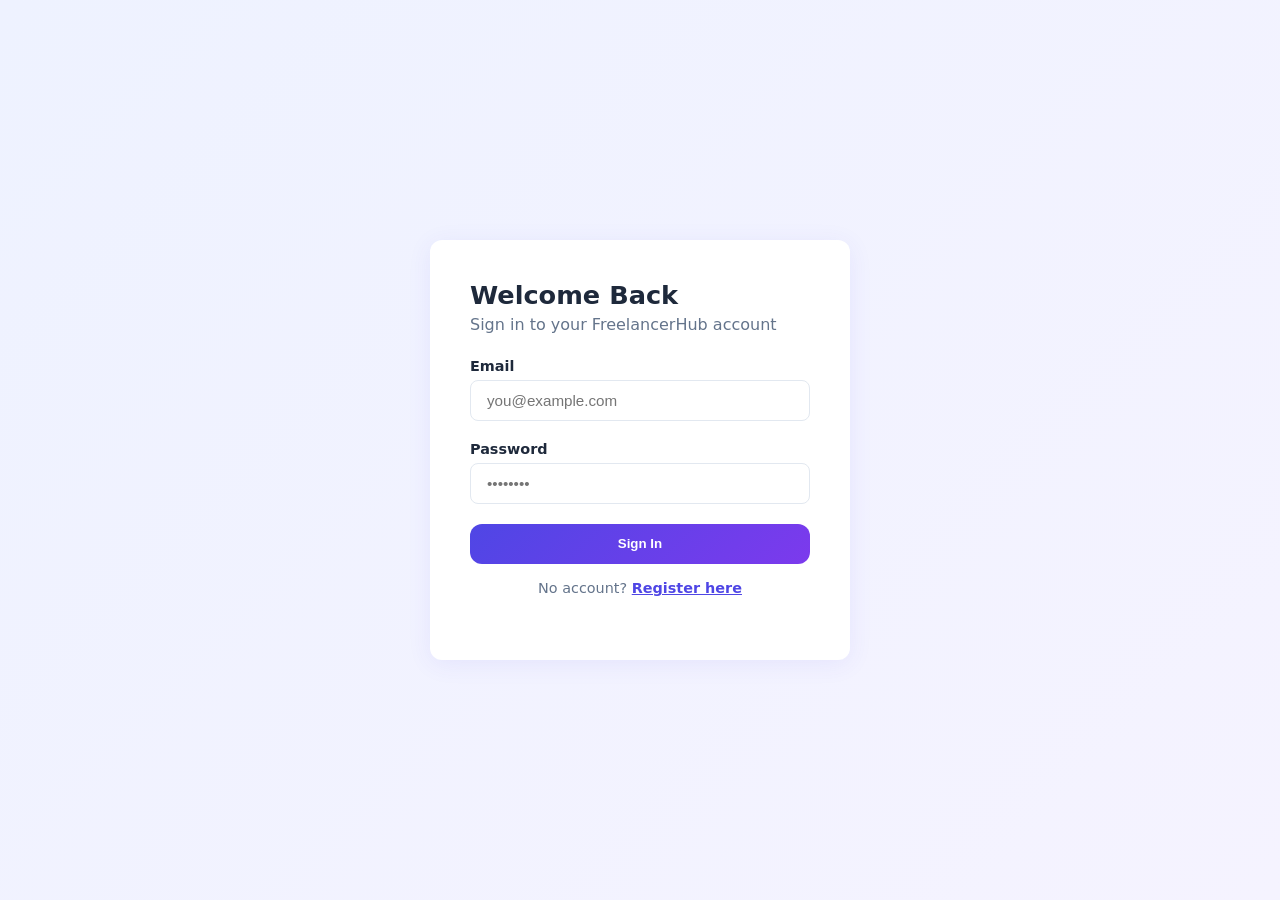
==== contracts.html @ d766c56e "Add dashboards, messages, reviews, contracts, bids pages and updated api.js" ====
<!DOCTYPE html>
<html lang="en">
<head>
<meta charset="UTF-8"><meta name="viewport" content="width=device-width,initial-scale=1.0">
<title>Contracts — FreelancerHub</title>
<link rel="stylesheet" href="styles.css">
<style>
body{display:flex;min-height:100vh;background:#F8FAFC;margin:0;}
.sidebar{width:230px;background:#1E1B4B;min-height:100vh;padding:1.5rem 1rem;display:flex;flex-direction:column;gap:.2rem;flex-shrink:0;position:sticky;top:0;height:100vh;}
.sidebar-logo{font-weight:800;font-size:1.15rem;color:#fff;padding:.75rem 1rem;margin-bottom:1rem;}
.nav-item{display:flex;align-items:center;gap:.75rem;padding:.65rem 1rem;border-radius:8px;color:rgba(255,255,255,.65);font-size:.875rem;font-weight:500;text-decoration:none;transition:all .2s;}
.nav-item:hover,.nav-item.active{background:rgba(255,255,255,.12);color:#fff;}
.nav-divider{height:1px;background:rgba(255,255,255,.1);margin:.75rem 0;}
.nav-logout{margin-top:auto;color:#F87171!important;}
.main{flex:1;padding:2rem;overflow-y:auto;}
.page-header{margin-bottom:2rem;}
.page-header h1{font-size:1.5rem;font-weight:700;color:#0F172A;margin:0 0 .3rem;}
.page-header p{color:#64748B;margin:0;}
.contract-card{background:#fff;border:1px solid #E2E8F0;border-radius:12px;padding:1.5rem;margin-bottom:1rem;transition:box-shadow .2s;}
.contract-card:hover{box-shadow:0 4px 16px rgba(79,70,229,.1);}
.contract-header{display:flex;justify-content:space-between;align-items:flex-start;gap:1rem;margin-bottom:1rem;}
.contract-title{font-weight:700;font-size:1rem;color:#0F172A;}
.contract-meta{display:grid;grid-template-columns:repeat(auto-fit,minmax(160px,1fr));gap:.75rem;padding:1rem;background:#F8FAFC;border-radius:8px;margin-bottom:1rem;}
.meta-item label{display:block;font-size:.72rem;font-weight:600;color:#94A3B8;text-transform:uppercase;letter-spacing:.05em;margin-bottom:.15rem;}
.meta-item span{font-size:.88rem;font-weight:600;color:#0F172A;}
.contract-actions{display:flex;gap:.5rem;flex-wrap:wrap;}
.empty{text-align:center;padding:3rem;color:#94A3B8;}
.empty-icon{font-size:2.5rem;margin-bottom:.75rem;}
@keyframes slideInRight{from{opacity:0;transform:translateX(20px)}to{opacity:1;transform:translateX(0)}}
</style>
</head>
<body>
<aside class="sidebar" id="sidebar">
  <div class="sidebar-logo">🚀 FreelancerHub</div>
  <div id="nav-links"></div>
  <div class="nav-divider"></div>
  <a class="nav-item nav-logout" href="#" onclick="logoutUser()" style="margin-top:auto;">🚪 Logout</a>
</aside>
<main class="main">
  <div class="page-header">
    <h1>📄 Contracts</h1>
    <p id="page-sub">View and manage your active contracts.</p>
  </div>
  <div style="display:flex;gap:.5rem;margin-bottom:1.5rem;flex-wrap:wrap;">
    <button class="btn btn-outline btn-sm" onclick="filter('all',this)">All</button>
    <button class="btn btn-ghost btn-sm" onclick="filter('active',this)">Active</button>
    <button class="btn btn-ghost btn-sm" onclick="filter('completed',this)">Completed</button>
  </div>
  <div id="contracts-list"><div class="empty"><div class="empty-icon">⏳</div><p>Loading contracts...</p></div></div>
</main>
<script src="js/api.js"></script>
<script>
const role = getRole();
if(!getToken()) window.location.href='login.html';

// Build sidebar based on role
const navLinks = role==='client' ? `
  <a class="nav-item" href="client-dashboard.html">📊 Dashboard</a>
  <a class="nav-item" href="my-projects.html">📁 My Projects</a>
  <a class="nav-item" href="messages.html">💬 Messages</a>
  <a class="nav-item active" href="contracts.html">📄 Contracts</a>
  <a class="nav-item" href="reviews.html">⭐ Reviews</a>` : `
  <a class="nav-item" href="freelancer-dashboard.html">📊 Dashboard</a>
  <a class="nav-item" href="my-bids.html">💼 My Bids</a>
  <a class="nav-item active" href="contracts.html">📄 Contracts</a>
  <a class="nav-item" href="messages.html">💬 Messages</a>
  <a class="nav-item" href="reviews.html">⭐ Reviews</a>`;
document.getElementById('nav-links').innerHTML = navLinks;

let allContracts=[];

async function load() {
  const uid = getUserId();
  const contracts = role==='client'
    ? await getClientContracts(uid).catch(()=>[])
    : await getFreelancerContracts(uid).catch(()=>[]);
  allContracts = Array.isArray(contracts)?contracts:[];
  render(allContracts);
}

function filter(status, btn) {
  document.querySelectorAll('button').forEach(b=>{ if(b.onclick&&b.onclick.toString().includes('filter')) b.className='btn btn-ghost btn-sm'; });
  if(btn) btn.className='btn btn-outline btn-sm';
  render(status==='all'?allContracts:allContracts.filter(c=>c.status===status));
}

function render(contracts) {
  const el = document.getElementById('contracts-list');
  if(!contracts.length) { el.innerHTML=`<div class="empty"><div class="empty-icon">📭</div><p>No contracts found.</p></div>`; return; }
  el.innerHTML = contracts.map(c=>{
    const otherParty = role==='client' ? c.freelancer : c.project?.client;
    const otherLabel = role==='client' ? 'Freelancer' : 'Client';
    return `
    <div class="contract-card">
      <div class="contract-header">
        <div class="contract-title">📄 ${c.project?.title||'Contract'}</div>
        ${statusBadge(c.status)}
      </div>
      <div class="contract-meta">
        <div class="meta-item"><label>${otherLabel}</label><span>👤 ${otherParty?.name||'—'}</span></div>
        <div class="meta-item"><label>Start Date</label><span>📅 ${formatDate(c.startDate)}</span></div>
        <div class="meta-item"><label>End Date</label><span>📅 ${formatDate(c.endDate)}</span></div>
        <div class="meta-item"><label>Budget</label><span>💰 $${c.project?.budget||'—'}</span></div>
      </div>
      <div class="contract-actions">
        <button class="btn btn-outline btn-sm" onclick="window.location.href='messages.html?to=${otherParty?.userId}'">💬 Message</button>
        ${c.status==='active'&&role==='client'?`<button class="btn btn-success btn-sm" onclick="markComplete(${c.contractId})">✅ Mark Complete</button>`:''}
      </div>
    </div>`;
  }).join('');
}

async function markComplete(id) {
  if(!confirm('Mark this contract as completed?')) return;
  const r = await completeContract(id);
  if(r.error){showToast(r.error,'error');return;}
  showToast('Contract marked as completed!','success'); load();
}
load();
</script>
</body></html>
---- styles.css ----
/* ── Variables ─────────────────────────────────────────── */
:root {
    --primary:    #4F46E5;
    --secondary:  #7C3AED;
    --bg:         #F8FAFC;
    --card-bg:    #FFFFFF;
    --text:       #1E293B;
    --muted:      #64748B;
    --border:     #E2E8F0;
    --error:      #EF4444;
    --success:    #22C55E;
    --radius:     12px;
    --shadow:     0 4px 24px rgba(79,70,229,0.08);
}

* { box-sizing: border-box; margin: 0; padding: 0; }

body {
    font-family: 'Segoe UI', system-ui, sans-serif;
    background: var(--bg);
    color: var(--text);
}

/* ── Navbar ─────────────────────────────────────────────── */
.navbar {
    display: flex;
    justify-content: space-between;
    align-items: center;
    padding: 1rem 2rem;
    background: white;
    border-bottom: 1px solid var(--border);
    position: sticky;
    top: 0;
    z-index: 100;
}
.logo {
    font-size: 1.4rem;
    font-weight: 700;
    background: linear-gradient(135deg, var(--primary), var(--secondary));
    -webkit-background-clip: text;
    -webkit-text-fill-color: transparent;
}
.nav-links a { margin-left: 1.5rem; text-decoration: none; color: var(--muted); }

/* ── Buttons ─────────────────────────────────────────────── */
.btn-primary {
    background: linear-gradient(135deg, var(--primary), var(--secondary));
    color: white;
    border: none;
    padding: 0.6rem 1.4rem;
    border-radius: var(--radius);
    cursor: pointer;
    font-weight: 600;
    text-decoration: none;
    display: inline-block;
    transition: opacity 0.2s, transform 0.1s;
}
.btn-primary:hover { opacity: 0.9; transform: translateY(-1px); }
.btn-primary.full-width { width: 100%; padding: 0.8rem; text-align: center; }

/* ── Hero ─────────────────────────────────────────────────── */
.hero {
    text-align: center;
    padding: 5rem 1rem;
    background: linear-gradient(135deg, #EEF2FF, #F5F3FF);
}
.hero h1 { font-size: 3rem; font-weight: 800; margin-bottom: 1rem; }
.hero h1 span { color: var(--primary); }
.hero p { font-size: 1.2rem; color: var(--muted); margin-bottom: 2rem; }

/* ── Project Cards ───────────────────────────────────────── */
.projects-section { padding: 3rem 2rem; }
.projects-section h2 { font-size: 1.8rem; margin-bottom: 1.5rem; }
.projects-grid {
    display: grid;
    grid-template-columns: repeat(auto-fill, minmax(300px, 1fr));
    gap: 1.5rem;
}
.project-card {
    background: var(--card-bg);
    border: 1px solid var(--border);
    border-radius: var(--radius);
    padding: 1.5rem;
    box-shadow: var(--shadow);
    transition: transform 0.2s;
    position: relative;
}
.project-card:hover { transform: translateY(-4px); }
.project-badge {
    display: inline-block;
    background: #EEF2FF;
    color: var(--primary);
    font-size: 0.75rem;
    font-weight: 600;
    padding: 0.2rem 0.6rem;
    border-radius: 999px;
    margin-bottom: 0.8rem;
    text-transform: uppercase;
}
.project-card h3 { font-size: 1.1rem; margin-bottom: 0.5rem; }
.project-card p  { color: var(--muted); font-size: 0.9rem; margin-bottom: 1rem; }
.project-meta { display: flex; gap: 1rem; font-size: 0.85rem; color: var(--muted); margin-bottom: 1rem; }

/* ── Auth Pages ──────────────────────────────────────────── */
.auth-page {
    min-height: 100vh;
    display: flex;
    align-items: center;
    justify-content: center;
    background: linear-gradient(135deg, #EEF2FF, #F5F3FF);
}
.auth-card {
    background: white;
    border-radius: var(--radius);
    padding: 2.5rem;
    width: 100%;
    max-width: 420px;
    box-shadow: var(--shadow);
}
.auth-card h2 { font-size: 1.6rem; margin-bottom: 0.3rem; }
.auth-card > p { color: var(--muted); margin-bottom: 1.5rem; }

/* ── Forms ───────────────────────────────────────────────── */
.form-group { margin-bottom: 1.2rem; }
.form-group label { display: block; font-weight: 600; margin-bottom: 0.4rem; font-size: 0.9rem; }
.form-group input,
.form-group select,
.form-group textarea {
    width: 100%;
    padding: 0.7rem 1rem;
    border: 1px solid var(--border);
    border-radius: 8px;
    font-size: 0.95rem;
    outline: none;
    transition: border-color 0.2s;
}
.form-group input:focus,
.form-group select:focus { border-color: var(--primary); }

.error-msg   { background: #FEF2F2; color: var(--error); padding: 0.8rem; border-radius: 8px; margin-bottom: 1rem; font-size: 0.9rem; }
.success-msg { background: #F0FDF4; color: var(--success); padding: 0.8rem; border-radius: 8px; margin-bottom: 1rem; font-size: 0.9rem; }
.auth-link   { text-align: center; margin-top: 1rem; color: var(--muted); font-size: 0.9rem; }
.auth-link a { color: var(--primary); font-weight: 600; }

/* ── Responsive ──────────────────────────────────────────── */
@media (max-width: 768px) {
    .hero h1 { font-size: 2rem; }
    .projects-grid { grid-template-columns: 1fr; }
    .navbar { padding: 1rem; }
}
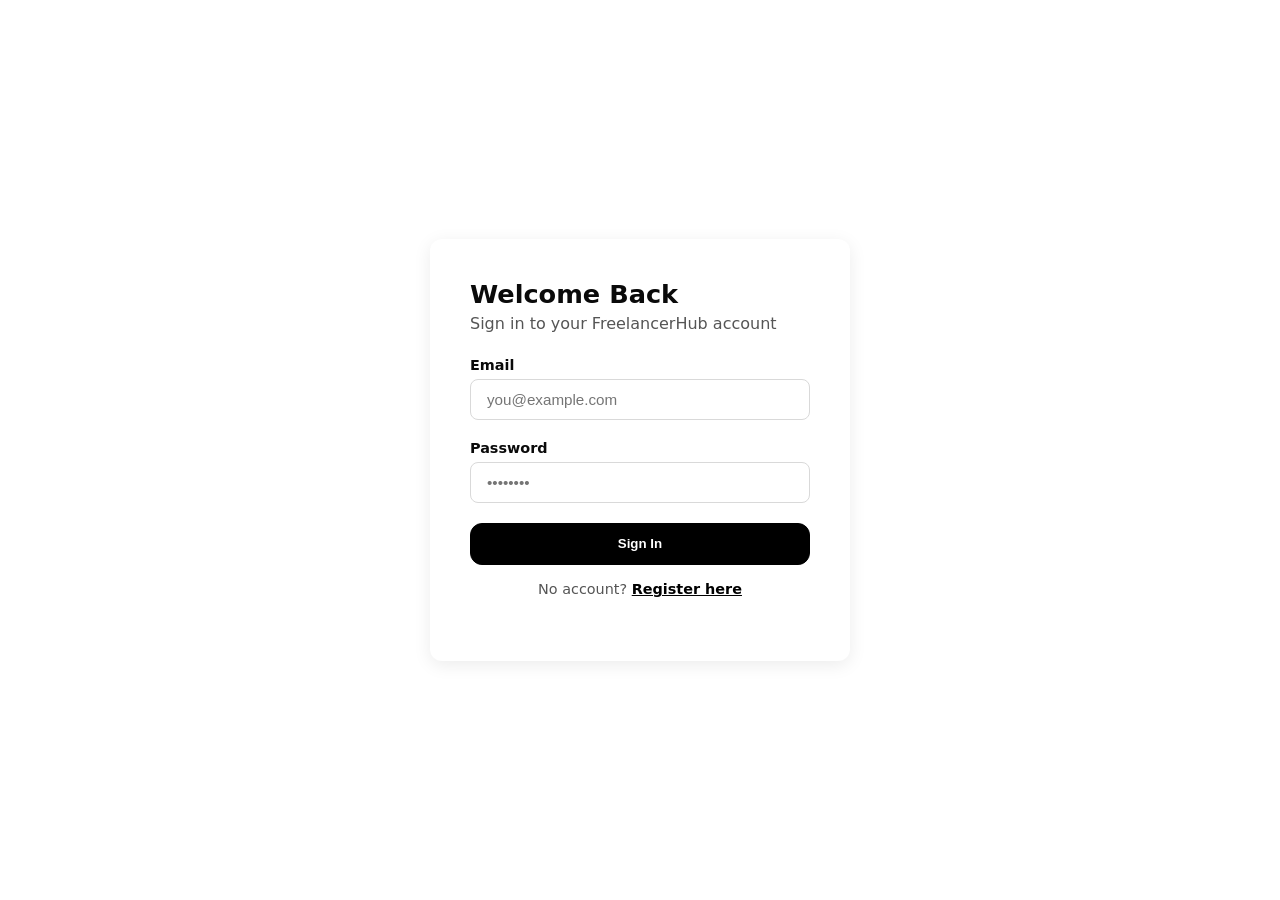
==== commit 476a96bc: "payment update" ====
--- a/contracts.html
+++ b/contracts.html
@@ -88,26 +88,37 @@
   const el = document.getElementById('contracts-list');
   if(!contracts.length) { el.innerHTML=`<div class="empty"><div class="empty-icon">📭</div><p>No contracts found.</p></div>`; return; }
   el.innerHTML = contracts.map(c=>{
-    const otherParty = role==='client' ? c.freelancer : c.project?.client;
+    const otherParty = { userId: role==='client' ? freelancerId(c) : clientId(c), name: role==='client' ? freelancerName(c) : clientName(c) };
     const otherLabel = role==='client' ? 'Freelancer' : 'Client';
     return `
     <div class="contract-card">
       <div class="contract-header">
-        <div class="contract-title">📄 ${c.project?.title||'Contract'}</div>
+        <div class="contract-title">📄 ${projectTitle(c)}</div>
         ${statusBadge(c.status)}
       </div>
       <div class="contract-meta">
         <div class="meta-item"><label>${otherLabel}</label><span>👤 ${otherParty?.name||'—'}</span></div>
         <div class="meta-item"><label>Start Date</label><span>📅 ${formatDate(c.startDate)}</span></div>
         <div class="meta-item"><label>End Date</label><span>📅 ${formatDate(c.endDate)}</span></div>
-        <div class="meta-item"><label>Budget</label><span>💰 $${c.project?.budget||'—'}</span></div>
+        <div class="meta-item"><label>Budget</label><span>💰 $${projectBudget(c)}</span></div>
+        <div class="meta-item"><label>Payment</label><span>${statusBadge(c.paymentStatus || 'pending')}</span></div>
       </div>
       <div class="contract-actions">
-        <button class="btn btn-outline btn-sm" onclick="window.location.href='messages.html?to=${otherParty?.userId}'">💬 Message</button>
-        ${c.status==='active'&&role==='client'?`<button class="btn btn-success btn-sm" onclick="markComplete(${c.contractId})">✅ Mark Complete</button>`:''}
+        <button class="btn btn-outline btn-sm" onclick="window.location.href='messages.html?to=${otherParty?.userId}&name=${encodeURIComponent(otherParty?.name || '')}'">💬 Message</button>
+        ${c.status==='active'&&role==='freelancer'&&c.paymentStatus!=='paid'?`<button class="btn btn-success btn-sm" onclick="paymentComplete(${c.contractId})">✅ Payment Complete</button>`:''}
+        ${c.status==='active'&&role==='freelancer'&&c.paymentStatus==='paid'?`<span class="btn btn-outline btn-sm" style="pointer-events:none;">Payment marked complete</span>`:''}
+        ${c.status==='active'&&role==='client'&&c.paymentStatus==='paid'?`<button class="btn btn-success btn-sm" onclick="markComplete(${c.contractId})">✅ Mark Complete</button>`:''}
+        ${c.status==='active'&&role==='client'&&c.paymentStatus!=='paid'?`<span class="btn btn-outline btn-sm" style="pointer-events:none;">Waiting for payment completion</span>`:''}
       </div>
     </div>`;
   }).join('');
+}
+
+async function paymentComplete(id) {
+  if(!confirm('Mark payment as completed for this contract?')) return;
+  const r = await markPaymentComplete(id);
+  if(r.error){showToast(r.error,'error');return;}
+  showToast('Payment marked as completed!','success'); load();
 }
 
 async function markComplete(id) {
@@ -119,3 +130,4 @@
 load();
 </script>
 </body></html>
+
--- a/styles.css
+++ b/styles.css
@@ -147,4 +147,134 @@
     .hero h1 { font-size: 2rem; }
     .projects-grid { grid-template-columns: 1fr; }
     .navbar { padding: 1rem; }
-}+}
+
+/* Classic black and white theme override */
+:root {
+    --primary: #000000;
+    --secondary: #111111;
+    --bg: #F7F7F7;
+    --card-bg: #FFFFFF;
+    --text: #0A0A0A;
+    --muted: #555555;
+    --border: #D9D9D9;
+    --shadow: 0 4px 18px rgba(0,0,0,0.08);
+}
+
+body,
+.main,
+.chat-panel {
+    background: #F7F7F7 !important;
+    color: #0A0A0A !important;
+}
+
+.sidebar,
+.sidebar-nav,
+aside.sidebar {
+    background: #000000 !important;
+}
+
+.sidebar-logo,
+.sidebar-logo span,
+.user-name {
+    color: #FFFFFF !important;
+    -webkit-text-fill-color: #FFFFFF !important;
+    background: none !important;
+}
+
+.nav-item {
+    color: rgba(255,255,255,.72) !important;
+}
+
+.nav-item:hover,
+.nav-item.active,
+.conversation-item:hover,
+.conversation-item.active {
+    background: #222222 !important;
+    color: #FFFFFF !important;
+}
+
+.btn-primary,
+.new-chat-btn,
+.send-btn,
+button.btn-primary,
+a.btn-primary {
+    background: #000000 !important;
+    color: #FFFFFF !important;
+    border: 1px solid #000000 !important;
+    background-image: none !important;
+}
+
+.btn-primary:hover,
+.new-chat-btn:hover,
+.send-btn:hover {
+    background: #222222 !important;
+    color: #FFFFFF !important;
+    opacity: 1 !important;
+}
+
+.btn-outline,
+.btn-ghost {
+    background: #FFFFFF !important;
+    color: #000000 !important;
+    border: 1px solid #A3A3A3 !important;
+}
+
+.btn-outline:hover,
+.btn-ghost:hover {
+    background: #EEEEEE !important;
+    color: #000000 !important;
+}
+
+input:focus,
+textarea:focus,
+select:focus,
+.inbox-search:focus,
+.search-row input:focus,
+.fg input:focus,
+.fg textarea:focus,
+.chat-input:focus,
+.modal input:focus {
+    border-color: #000000 !important;
+    outline-color: #000000 !important;
+}
+
+.logo,
+.hero h1 span,
+.auth-link a,
+.bid-amount,
+.project-badge,
+.notification-icon {
+    color: #000000 !important;
+    -webkit-text-fill-color: #000000 !important;
+    background: none !important;
+}
+
+.hero,
+.auth-page,
+.avatar,
+.conv-avatar,
+.chat-header-avatar,
+.msg.sent .msg-bubble {
+    background: #FFFFFF !important;
+    background-image: none !important;
+}
+
+.avatar,
+.conv-avatar,
+.chat-header-avatar {
+    background: #000000 !important;
+    color: #FFFFFF !important;
+}
+
+.msg.sent .msg-bubble {
+    background: #000000 !important;
+    color: #FFFFFF !important;
+}
+
+.project-badge,
+.notification-card.unread,
+.notification-icon {
+    background: #F1F1F1 !important;
+    border-color: #000000 !important;
+}
